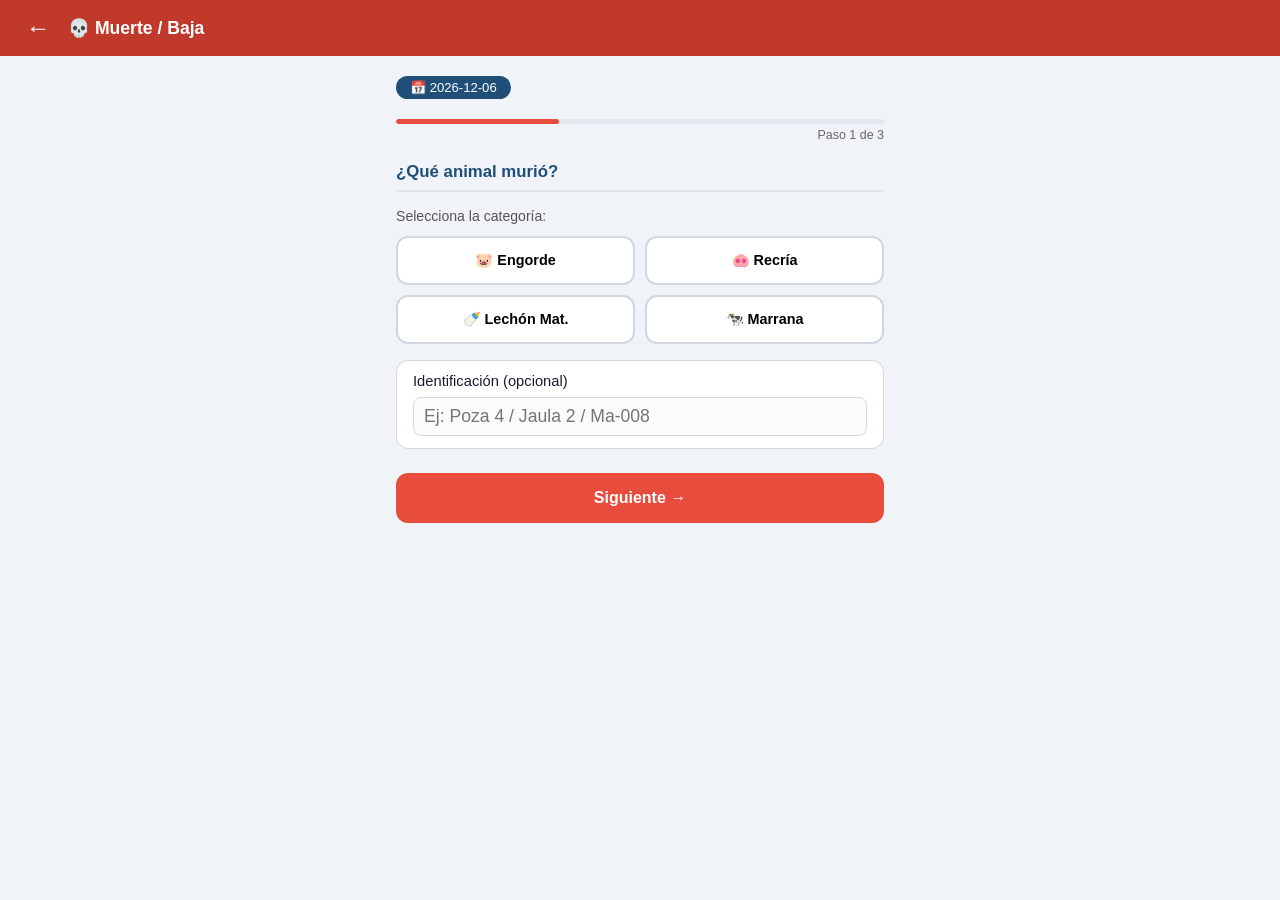
==== muerte.html @ 8eb59d23 "primera version app movil granja tarapoto" ====
<!DOCTYPE html>
<html lang="es">
<head>
<meta charset="UTF-8">
<meta name="viewport" content="width=device-width, initial-scale=1.0, maximum-scale=1.0">
<meta name="theme-color" content="#e74c3c">
<title>Muerte / Baja – Granja Tarapoto</title>
<link rel="stylesheet" href="style.css">
</head>
<body>

<div class="app-header" style="background:#c0392b;">
  <button class="back-btn" onclick="history.back()">&#8592;</button>
  <h1>💀 Muerte / Baja</h1>
</div>

<div class="container">
  <div class="fecha-badge" id="badge-fecha"></div>

  <div class="progress-bar"><div class="progress-fill" id="progress-fill" style="width:33%;background:#e74c3c;"></div></div>
  <div class="step-label" id="step-label">Paso 1 de 3</div>

  <div id="form-body">

    <!-- PASO 1: ¿Qué animal? -->
    <div class="step active" id="paso-1">
      <div class="step-title">¿Qué animal murió?</div>

      <p style="font-size:.88rem;color:#555;margin-bottom:12px;">Selecciona la categoría:</p>
      <div class="opciones-grid" id="categoria-grid">
        <button class="opcion-btn" data-val="Engorde" onclick="seleccionarCategoria(this)">🐷 Engorde</button>
        <button class="opcion-btn" data-val="Recría" onclick="seleccionarCategoria(this)">🐽 Recría</button>
        <button class="opcion-btn" data-val="Lechón maternidad" onclick="seleccionarCategoria(this)">🍼 Lechón Mat.</button>
        <button class="opcion-btn" data-val="Marrana" onclick="seleccionarCategoria(this)">🐄 Marrana</button>
      </div>

      <div class="field-group" style="margin-top:8px;">
        <div class="field-row field-wide">
          <label>Identificación (opcional)</label>
          <input type="text" id="animal_id" style="width:100%;text-align:left;" placeholder="Ej: Poza 4 / Jaula 2 / Ma-008">
        </div>
      </div>

      <input type="hidden" id="categoria">
      <div class="nav-btns">
        <button class="btn btn-rojo" onclick="pasoCausa()">Siguiente →</button>
      </div>
    </div>

    <!-- PASO 2: Causa -->
    <div class="step" id="paso-2">
      <div class="step-title">¿Cuál fue la causa?</div>

      <div class="opciones-grid">
        <button class="opcion-btn" data-val="Aplastado" onclick="seleccionarCausa(this)">💢 Aplastado</button>
        <button class="opcion-btn" data-val="Enfermedad" onclick="seleccionarCausa(this)">🤒 Enfermedad</button>
        <button class="opcion-btn" data-val="Débil/Retrasado" onclick="seleccionarCausa(this)">⚠️ Débil</button>
        <button class="opcion-btn" data-val="Otra" onclick="seleccionarCausa(this)">❓ Otra</button>
      </div>

      <div class="field-group" style="margin-top:8px;">
        <div class="field-row field-wide">
          <label>Detalle (opcional)</label>
          <textarea id="detalle_causa" rows="2" placeholder="Más detalles sobre la causa..."></textarea>
        </div>
        <div class="field-row">
          <label>Peso estimado (kg)</label>
          <input type="number" id="peso_estimado" min="0" max="300" step="0.5" placeholder="—">
        </div>
      </div>

      <input type="hidden" id="causa">
      <div class="nav-btns">
        <button class="btn btn-secundario" onclick="nav.anterior()">← Atrás</button>
        <button class="btn btn-rojo" onclick="irAConfirmar()">Revisar →</button>
      </div>
    </div>

    <!-- PASO 3: Confirmación -->
    <div class="step" id="paso-3">
      <div class="step-title">✅ Confirmar Baja</div>
      <div class="confirm-box">
        <div class="confirm-row"><span class="key">Categoría</span><span class="val" id="r-cat"></span></div>
        <div class="confirm-row"><span class="key">Identificación</span><span class="val" id="r-id"></span></div>
        <div class="confirm-row"><span class="key">Causa</span><span class="val" id="r-causa"></span></div>
        <div class="confirm-row"><span class="key">Detalle</span><span class="val" id="r-detalle"></span></div>
        <div class="confirm-row"><span class="key">Peso estimado</span><span class="val" id="r-peso"></span></div>
        <div class="confirm-row"><span class="key">Fecha</span><span class="val" id="r-fecha"></span></div>
      </div>
      <div class="nav-btns">
        <button class="btn btn-secundario" onclick="nav.anterior()">← Corregir</button>
        <button class="btn btn-rojo" id="btn-enviar" onclick="enviar()">Registrar ✓</button>
      </div>
      <div class="spinner" id="spinner">Enviando...</div>
      <div class="msg-error" id="msg-error"><p></p>
        <button class="btn btn-primario" style="margin-top:12px" onclick="this.parentElement.style.display='none'">Reintentar</button>
      </div>
    </div>

  </div><!-- /form-body -->

  <div class="msg-exito" id="msg-exito">
    <div class="icono-msg">📋</div>
    <p>¡Baja registrada!</p>
    <button class="btn btn-rojo" style="margin-top:20px" onclick="window.location='index.html'">Volver al menú</button>
  </div>

</div>

<script src="app.js"></script>
<script>
document.getElementById('badge-fecha').textContent = '📅 ' + fechaHoy();
const nav = initPasos(3);

function seleccionarCategoria(btn) {
  document.querySelectorAll('#categoria-grid .opcion-btn').forEach(b => b.classList.remove('selected'));
  btn.classList.add('selected');
  document.getElementById('categoria').value = btn.dataset.val;
}

function seleccionarCausa(btn) {
  btn.closest('.opciones-grid').querySelectorAll('.opcion-btn').forEach(b => b.classList.remove('selected'));
  btn.classList.add('selected');
  document.getElementById('causa').value = btn.dataset.val;
}

function pasoCausa() {
  if (!document.getElementById('categoria').value) {
    alert('Por favor selecciona una categoría.');
    return;
  }
  nav.siguiente();
}

function irAConfirmar() {
  if (!document.getElementById('causa').value) {
    alert('Por favor selecciona una causa.');
    return;
  }
  document.getElementById('r-cat').textContent    = document.getElementById('categoria').value;
  document.getElementById('r-id').textContent     = document.getElementById('animal_id')?.value || '—';
  document.getElementById('r-causa').textContent  = document.getElementById('causa').value;
  document.getElementById('r-detalle').textContent= document.getElementById('detalle_causa')?.value || '—';
  const peso = document.getElementById('peso_estimado')?.value;
  document.getElementById('r-peso').textContent   = peso ? peso + ' kg' : '—';
  document.getElementById('r-fecha').textContent  = fechaHoy();
  nav.siguiente();
}

async function enviar() {
  const btn = document.getElementById('btn-enviar');
  btn.disabled = true;
  document.getElementById('spinner').style.display = 'block';
  try {
    await enviarDatos('muerte', {
      categoria:     document.getElementById('categoria').value,
      animal_id:     document.getElementById('animal_id')?.value?.trim(),
      causa:         document.getElementById('causa').value,
      detalle_causa: document.getElementById('detalle_causa')?.value?.trim(),
      peso_estimado: parseFloat(document.getElementById('peso_estimado')?.value) || null,
    });
    mostrarExito('form-body', 'msg-exito');
  } catch(e) {
    document.getElementById('spinner').style.display = 'none';
    btn.disabled = false;
    mostrarError('msg-error', e.message);
  }
}
</script>
</body>
</html>
---- style.css ----
/* ── Reset y base ── */
*, *::before, *::after { box-sizing: border-box; margin: 0; padding: 0; }

:root {
  --azul:    #1F4E79;
  --azul-cl: #2E86AB;
  --verde:   #27ae60;
  --rojo:    #e74c3c;
  --gris:    #f0f4f8;
  --borde:   #d0d7de;
  --texto:   #1a1a2e;
  --radio:   12px;
}

body {
  font-family: 'Segoe UI', Arial, sans-serif;
  background: var(--gris);
  color: var(--texto);
  min-height: 100vh;
  -webkit-tap-highlight-color: transparent;
}

/* ── Header ── */
.app-header {
  background: var(--azul);
  color: #fff;
  padding: 16px 20px;
  display: flex;
  align-items: center;
  gap: 12px;
  position: sticky;
  top: 0;
  z-index: 10;
}
.app-header .back-btn {
  background: none;
  border: none;
  color: #fff;
  font-size: 1.5rem;
  cursor: pointer;
  line-height: 1;
  padding: 0 6px;
}
.app-header h1 { font-size: 1.1rem; }

/* ── Contenedor principal ── */
.container {
  max-width: 520px;
  margin: 0 auto;
  padding: 20px 16px 40px;
}

/* ── Menú principal (index) ── */
.menu-header {
  text-align: center;
  padding: 32px 16px 24px;
  background: var(--azul);
  color: #fff;
}
.menu-header .icono { font-size: 3rem; margin-bottom: 8px; }
.menu-header h1 { font-size: 1.4rem; margin-bottom: 4px; }
.menu-header p { font-size: .85rem; opacity: .8; }

.menu-grid {
  display: grid;
  grid-template-columns: 1fr 1fr;
  gap: 16px;
  padding: 24px 16px;
  max-width: 480px;
  margin: 0 auto;
}
.menu-btn {
  background: #fff;
  border: 2px solid var(--borde);
  border-radius: var(--radio);
  padding: 24px 12px;
  text-align: center;
  text-decoration: none;
  color: var(--texto);
  cursor: pointer;
  transition: border-color .2s, transform .1s, box-shadow .2s;
  display: flex;
  flex-direction: column;
  align-items: center;
  gap: 10px;
  box-shadow: 0 2px 8px #0001;
}
.menu-btn:active { transform: scale(.97); }
.menu-btn .icono-btn { font-size: 2.4rem; }
.menu-btn .label-btn { font-size: .95rem; font-weight: 600; }
.menu-btn.semanal { border-color: var(--azul); }
.menu-btn.nacimiento { border-color: var(--verde); }
.menu-btn.muerte { border-color: var(--rojo); }
.menu-btn.venta { border-color: #f39c12; }

/* ── Barra de progreso (formularios multipaso) ── */
.progress-bar {
  height: 5px;
  background: #e0e7ef;
  border-radius: 3px;
  margin-bottom: 24px;
  overflow: hidden;
}
.progress-fill {
  height: 100%;
  background: var(--azul-cl);
  border-radius: 3px;
  transition: width .3s;
}
.step-label {
  font-size: .78rem;
  color: #666;
  text-align: right;
  margin-top: -20px;
  margin-bottom: 20px;
}

/* ── Pasos del formulario ── */
.step { display: none; }
.step.active { display: block; }

.step-title {
  font-size: 1.05rem;
  font-weight: 700;
  color: var(--azul);
  margin-bottom: 16px;
  padding-bottom: 8px;
  border-bottom: 2px solid #dde5ef;
}

/* ── Grupos de campos ── */
.field-group {
  background: #fff;
  border-radius: var(--radio);
  border: 1px solid var(--borde);
  overflow: hidden;
  margin-bottom: 16px;
}
.field-row {
  display: flex;
  align-items: center;
  padding: 12px 16px;
  border-bottom: 1px solid #f0f0f0;
  gap: 12px;
}
.field-row:last-child { border-bottom: none; }
.field-row label {
  flex: 1;
  font-size: .92rem;
  font-weight: 500;
}
.field-row .tag {
  font-size: .72rem;
  background: #e8f0fe;
  color: var(--azul);
  border-radius: 20px;
  padding: 2px 8px;
}
.field-row input[type="number"],
.field-row input[type="text"],
.field-row select,
.field-row textarea {
  width: 90px;
  padding: 8px 10px;
  border: 1.5px solid var(--borde);
  border-radius: 8px;
  font-size: 1.1rem;
  text-align: center;
  font-family: inherit;
  background: #fafbfc;
  transition: border-color .2s;
}
.field-row input:focus,
.field-row select:focus,
.field-row textarea:focus {
  outline: none;
  border-color: var(--azul-cl);
  background: #fff;
}

/* Campos de texto ancho (notas, causas) */
.field-wide input,
.field-wide select,
.field-wide textarea {
  width: 100%;
  text-align: left;
}
.field-wide {
  flex-direction: column;
  align-items: flex-start;
  gap: 8px;
}
.field-wide label { font-size: .92rem; font-weight: 500; }
.field-wide textarea {
  width: 100%;
  min-height: 80px;
  resize: vertical;
  padding: 10px;
  font-size: .95rem;
  border-radius: 8px;
  border: 1.5px solid var(--borde);
  font-family: inherit;
}

/* ── Selector de opciones (causa de muerte, etc.) ── */
.opciones-grid {
  display: grid;
  grid-template-columns: 1fr 1fr;
  gap: 10px;
  margin-bottom: 16px;
}
.opcion-btn {
  padding: 14px 10px;
  border: 2px solid var(--borde);
  border-radius: var(--radio);
  background: #fff;
  font-size: .9rem;
  font-weight: 600;
  cursor: pointer;
  text-align: center;
  transition: border-color .2s, background .2s;
}
.opcion-btn.selected {
  border-color: var(--azul);
  background: #e8f4ff;
  color: var(--azul);
}

/* ── Cálculo de venta ── */
.resultado-venta {
  background: #e8f5e9;
  border: 2px solid var(--verde);
  border-radius: var(--radio);
  padding: 16px;
  margin-top: 8px;
  text-align: center;
}
.resultado-venta .monto {
  font-size: 2rem;
  font-weight: 700;
  color: #1b5e20;
}
.resultado-venta .detalle {
  font-size: .82rem;
  color: #388e3c;
  margin-top: 4px;
}

/* ── Botones de navegación ── */
.nav-btns {
  display: flex;
  gap: 12px;
  margin-top: 24px;
}
.btn {
  flex: 1;
  padding: 16px;
  border: none;
  border-radius: var(--radio);
  font-size: 1rem;
  font-weight: 700;
  cursor: pointer;
  transition: opacity .2s, transform .1s;
  font-family: inherit;
}
.btn:active { transform: scale(.98); opacity: .85; }
.btn-secundario {
  background: #e0e7ef;
  color: #555;
}
.btn-primario {
  background: var(--azul);
  color: #fff;
}
.btn-verde {
  background: var(--verde);
  color: #fff;
}
.btn-rojo {
  background: var(--rojo);
  color: #fff;
}
.btn:disabled {
  opacity: .5;
  cursor: not-allowed;
}

/* ── Pantalla de confirmación ── */
.confirm-box {
  background: #fff;
  border-radius: var(--radio);
  border: 1px solid var(--borde);
  padding: 20px;
  margin-bottom: 20px;
}
.confirm-box h3 {
  font-size: .9rem;
  color: #666;
  text-transform: uppercase;
  letter-spacing: .05em;
  margin-bottom: 12px;
}
.confirm-row {
  display: flex;
  justify-content: space-between;
  padding: 7px 0;
  border-bottom: 1px solid #f5f5f5;
  font-size: .9rem;
}
.confirm-row:last-child { border-bottom: none; }
.confirm-row .key { color: #555; }
.confirm-row .val { font-weight: 600; }

/* ── Éxito / Error ── */
.msg-exito, .msg-error {
  display: none;
  text-align: center;
  padding: 32px 20px;
  border-radius: var(--radio);
  margin-top: 12px;
}
.msg-exito {
  background: #e8f5e9;
  color: #1b5e20;
  border: 2px solid var(--verde);
}
.msg-exito .icono-msg { font-size: 3rem; margin-bottom: 12px; }
.msg-exito p { font-size: 1.05rem; font-weight: 600; }
.msg-error {
  background: #ffebee;
  color: #b71c1c;
  border: 2px solid var(--rojo);
}
.msg-error p { font-size: .95rem; }

/* ── Spinner ── */
.spinner {
  display: none;
  text-align: center;
  padding: 20px;
  color: #555;
}

/* ── Resumen de fecha ── */
.fecha-badge {
  background: var(--azul);
  color: #fff;
  border-radius: 20px;
  padding: 4px 14px;
  font-size: .82rem;
  display: inline-block;
  margin-bottom: 20px;
}
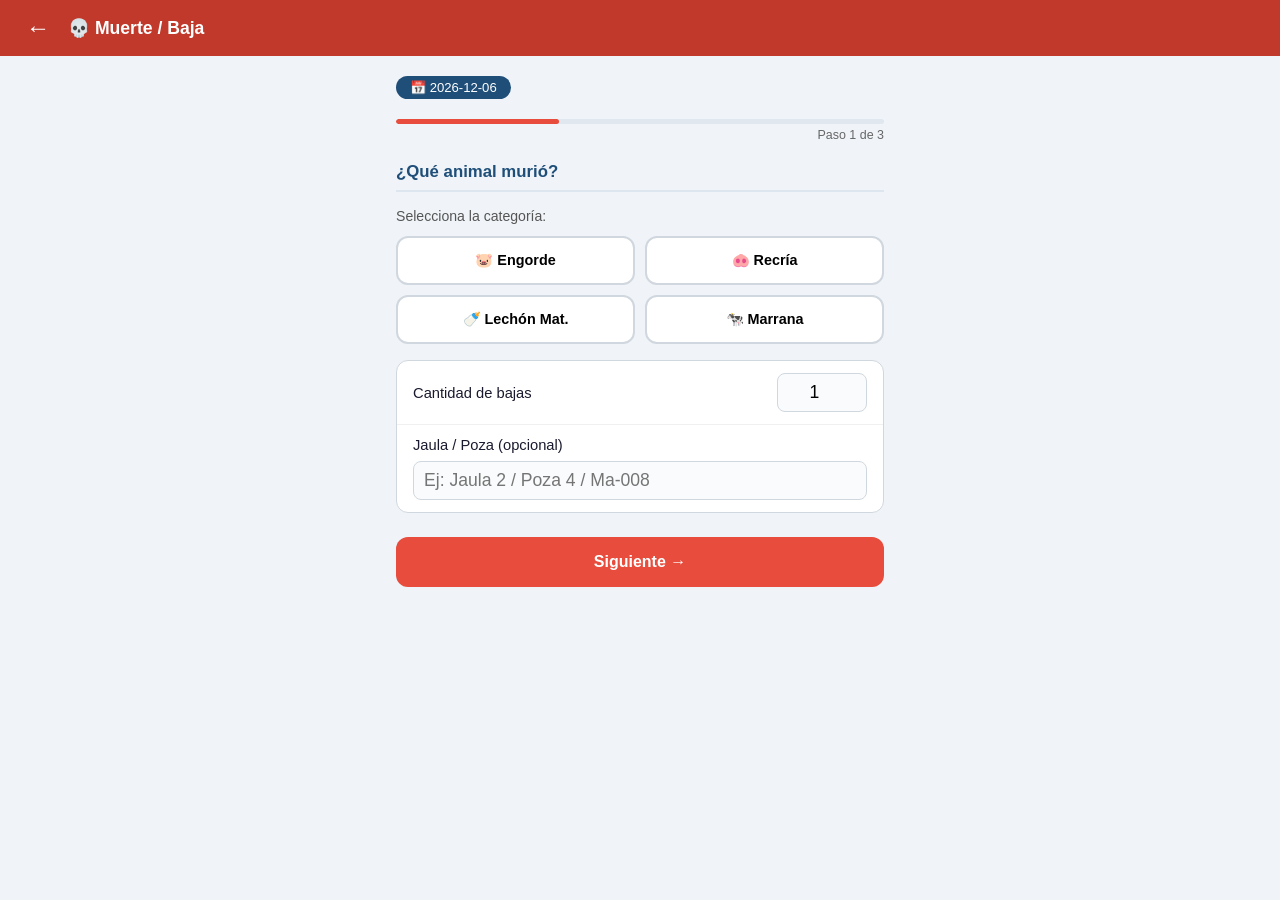
==== commit 679d76ed: "Rediseño módulos nacimiento, muerte y venta - nacimiento: añade nacidos momificados, renombra vivos→" ====
--- a/muerte.html
+++ b/muerte.html
@@ -35,9 +35,13 @@
       </div>
 
       <div class="field-group" style="margin-top:8px;">
+        <div class="field-row">
+          <label>Cantidad de bajas</label>
+          <input type="number" id="cantidad" min="1" max="50" placeholder="1" value="1">
+        </div>
         <div class="field-row field-wide">
-          <label>Identificación (opcional)</label>
-          <input type="text" id="animal_id" style="width:100%;text-align:left;" placeholder="Ej: Poza 4 / Jaula 2 / Ma-008">
+          <label>Jaula / Poza (opcional)</label>
+          <input type="text" id="animal_id" style="width:100%;text-align:left;" placeholder="Ej: Jaula 2 / Poza 4 / Ma-008">
         </div>
       </div>
 
@@ -67,9 +71,24 @@
           <label>Peso estimado (kg)</label>
           <input type="number" id="peso_estimado" min="0" max="300" step="0.5" placeholder="—">
         </div>
+        <div class="field-row">
+          <label>Fecha del evento</label>
+          <input type="date" id="fecha_evento" style="width:100%;">
+        </div>
+      </div>
+
+      <p style="font-size:.88rem;color:#555;margin:8px 16px 4px;">¿Cuándo ocurrió?</p>
+      <div class="opciones-grid" id="turno-grid">
+        <button class="opcion-btn" data-val="Día" onclick="seleccionarTurno(this)">🌅 Día</button>
+        <button class="opcion-btn" data-val="Noche" onclick="seleccionarTurno(this)">🌙 Noche</button>
+        <button class="opcion-btn" data-val="Hora específica" onclick="seleccionarTurno(this)">🕐 Hora</button>
+      </div>
+      <div id="hora-campo" style="display:none; padding:0 16px 8px;">
+        <input type="time" id="hora_especifica" style="width:100%; padding:10px; font-size:1rem; border:1px solid #ddd; border-radius:8px;">
       </div>
 
       <input type="hidden" id="causa">
+      <input type="hidden" id="turno">
       <div class="nav-btns">
         <button class="btn btn-secundario" onclick="nav.anterior()">← Atrás</button>
         <button class="btn btn-rojo" onclick="irAConfirmar()">Revisar →</button>
@@ -81,11 +100,13 @@
       <div class="step-title">✅ Confirmar Baja</div>
       <div class="confirm-box">
         <div class="confirm-row"><span class="key">Categoría</span><span class="val" id="r-cat"></span></div>
-        <div class="confirm-row"><span class="key">Identificación</span><span class="val" id="r-id"></span></div>
+        <div class="confirm-row"><span class="key">Cantidad</span><span class="val" id="r-cantidad" style="font-weight:bold;"></span></div>
+        <div class="confirm-row"><span class="key">Jaula / Poza</span><span class="val" id="r-id"></span></div>
         <div class="confirm-row"><span class="key">Causa</span><span class="val" id="r-causa"></span></div>
         <div class="confirm-row"><span class="key">Detalle</span><span class="val" id="r-detalle"></span></div>
         <div class="confirm-row"><span class="key">Peso estimado</span><span class="val" id="r-peso"></span></div>
         <div class="confirm-row"><span class="key">Fecha</span><span class="val" id="r-fecha"></span></div>
+        <div class="confirm-row"><span class="key">Momento</span><span class="val" id="r-turno"></span></div>
       </div>
       <div class="nav-btns">
         <button class="btn btn-secundario" onclick="nav.anterior()">← Corregir</button>
@@ -112,6 +133,9 @@
 document.getElementById('badge-fecha').textContent = '📅 ' + fechaHoy();
 const nav = initPasos(3);
 
+// Fecha por defecto: hoy
+document.getElementById('fecha_evento').value = new Date().toISOString().split('T')[0];
+
 function seleccionarCategoria(btn) {
   document.querySelectorAll('#categoria-grid .opcion-btn').forEach(b => b.classList.remove('selected'));
   btn.classList.add('selected');
@@ -122,6 +146,13 @@
   btn.closest('.opciones-grid').querySelectorAll('.opcion-btn').forEach(b => b.classList.remove('selected'));
   btn.classList.add('selected');
   document.getElementById('causa').value = btn.dataset.val;
+}
+
+function seleccionarTurno(btn) {
+  document.querySelectorAll('#turno-grid .opcion-btn').forEach(b => b.classList.remove('selected'));
+  btn.classList.add('selected');
+  document.getElementById('turno').value = btn.dataset.val;
+  document.getElementById('hora-campo').style.display = btn.dataset.val === 'Hora específica' ? 'block' : 'none';
 }
 
 function pasoCausa() {
@@ -137,13 +168,19 @@
     alert('Por favor selecciona una causa.');
     return;
   }
-  document.getElementById('r-cat').textContent    = document.getElementById('categoria').value;
-  document.getElementById('r-id').textContent     = document.getElementById('animal_id')?.value || '—';
-  document.getElementById('r-causa').textContent  = document.getElementById('causa').value;
-  document.getElementById('r-detalle').textContent= document.getElementById('detalle_causa')?.value || '—';
+  const turno = document.getElementById('turno').value;
+  const hora  = document.getElementById('hora_especifica')?.value;
+  const momentoTexto = turno === 'Hora específica' && hora ? hora : (turno || '—');
+
+  document.getElementById('r-cat').textContent      = document.getElementById('categoria').value;
+  document.getElementById('r-cantidad').textContent = document.getElementById('cantidad')?.value || '1';
+  document.getElementById('r-id').textContent       = document.getElementById('animal_id')?.value || '—';
+  document.getElementById('r-causa').textContent    = document.getElementById('causa').value;
+  document.getElementById('r-detalle').textContent  = document.getElementById('detalle_causa')?.value || '—';
   const peso = document.getElementById('peso_estimado')?.value;
-  document.getElementById('r-peso').textContent   = peso ? peso + ' kg' : '—';
-  document.getElementById('r-fecha').textContent  = fechaHoy();
+  document.getElementById('r-peso').textContent     = peso ? peso + ' kg' : '—';
+  document.getElementById('r-fecha').textContent    = document.getElementById('fecha_evento')?.value || fechaHoy();
+  document.getElementById('r-turno').textContent    = momentoTexto;
   nav.siguiente();
 }
 
@@ -151,13 +188,18 @@
   const btn = document.getElementById('btn-enviar');
   btn.disabled = true;
   document.getElementById('spinner').style.display = 'block';
+  const turno = document.getElementById('turno').value;
+  const hora  = document.getElementById('hora_especifica')?.value;
   try {
     await enviarDatos('muerte', {
       categoria:     document.getElementById('categoria').value,
+      cantidad:      parseInt(document.getElementById('cantidad')?.value) || 1,
       animal_id:     document.getElementById('animal_id')?.value?.trim(),
       causa:         document.getElementById('causa').value,
       detalle_causa: document.getElementById('detalle_causa')?.value?.trim(),
       peso_estimado: parseFloat(document.getElementById('peso_estimado')?.value) || null,
+      fecha_evento:  document.getElementById('fecha_evento')?.value,
+      turno:         turno === 'Hora específica' && hora ? hora : turno,
     });
     mostrarExito('form-body', 'msg-exito');
   } catch(e) {
